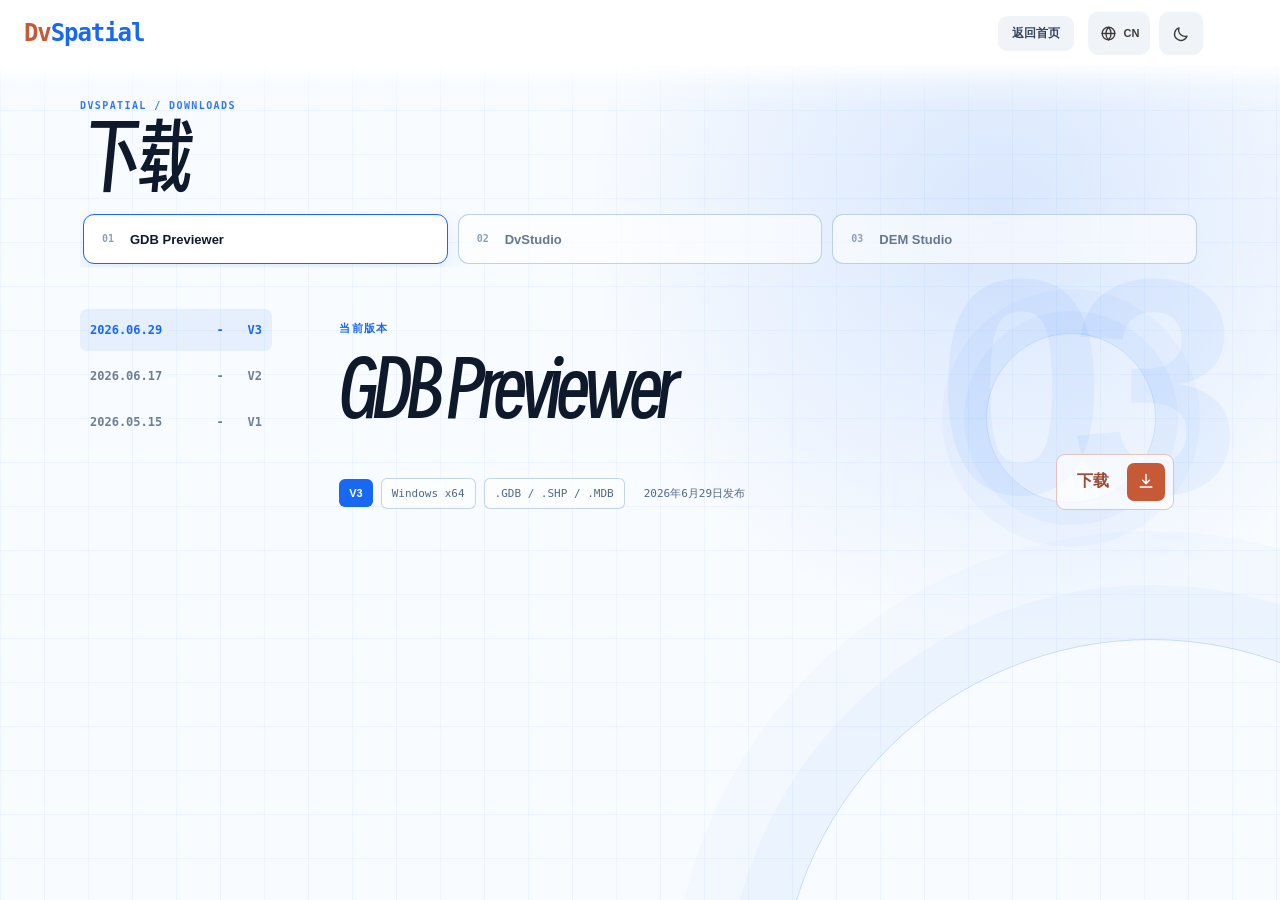
==== downloads/index.html @ 2e7e6bd9 "Add DEM Studio download placeholder" ====
<!doctype html>
<html lang="zh-CN" data-theme="light" data-page="downloads"
      data-title-en="Downloads · DvSpatial"
      data-description-en="Download DvSpatial tools.">
<head>
  <meta charset="utf-8">
  <meta name="viewport" content="width=device-width, initial-scale=1">
  <meta name="description" content="DvSpatial 工具下载空间。">
  <meta name="theme-color" content="#f8fbff">
  <title>下载空间 · DvSpatial</title>
  <script src="../assets/js/components/theme-boot.js?v=20260729-5"></script>
  <link rel="icon" href="../assets/images/brand/favicon.svg?v=20260728-5" type="image/svg+xml">
  <link rel="stylesheet" href="../assets/css/site.css?v=20260729-6">
  <link rel="stylesheet" href="../assets/css/pages/downloads.css?v=20260731-2">
</head>
<body class="download-page">
  <header class="site-header">
    <div class="shell header-layout">
      <a class="brand" href="../" aria-label="DvSpatial 首页" data-aria-en="DvSpatial home">
        <strong><span>Dv</span>Spatial</strong>
      </a>
      <div class="standard-header-actions">
        <a class="download-back" href="../" data-copy-en="Back home">返回首页</a>
        <div data-site-tools></div>
      </div>
    </div>
  </header>

  <main class="download-main">
    <div class="shell download-layout">
      <header class="download-heading">
        <span>DVSPATIAL / DOWNLOADS</span>
        <h1 data-copy-en="Download">下载</h1>
      </header>

      <div class="product-tabs" role="tablist" aria-label="选择产品" data-aria-en="Choose a product">
        <button class="product-tab is-active" id="tab-gdb" type="button" role="tab"
                aria-selected="true" aria-controls="panel-gdb" data-product-tab="gdb">
          <span>01</span>
          <b>GDB Previewer</b>
        </button>
        <button class="product-tab" id="tab-dvstudio" type="button" role="tab"
                aria-selected="false" aria-controls="panel-dvstudio" tabindex="-1"
                data-product-tab="dvstudio">
          <span>02</span>
          <b>DvStudio</b>
        </button>
        <button class="product-tab" id="tab-dem-studio" type="button" role="tab"
                aria-selected="false" aria-controls="panel-dem-studio" tabindex="-1"
                data-product-tab="dem-studio">
          <span>03</span>
          <b>DEM Studio</b>
        </button>
      </div>

      <section class="download-workbench">
        <section class="product-panel is-active" id="panel-gdb" role="tabpanel"
                 aria-labelledby="tab-gdb" data-product-panel="gdb">
          <aside class="version-rail version-rail-list-only">
            <div class="version-list" aria-label="GDB Previewer 版本" data-aria-en="GDB Previewer versions">
              <button class="version-option is-active" type="button" aria-pressed="true"
                      data-version-target="gdb-v3">
                <time datetime="2026-06-29">2026.06.29</time><span class="version-separator" aria-hidden="true">-</span><b>V3</b>
              </button>
              <button class="version-option" type="button" aria-pressed="false"
                      data-version-target="gdb-v2">
                <time datetime="2026-06-17">2026.06.17</time><span class="version-separator" aria-hidden="true">-</span><b>V2</b>
              </button>
              <button class="version-option" type="button" aria-pressed="false"
                      data-version-target="gdb-v1">
                <time datetime="2026-05-15">2026.05.15</time><span class="version-separator" aria-hidden="true">-</span><b>V1</b>
              </button>
            </div>
          </aside>

          <div class="release-stage">
            <article class="release-view is-active" data-version-panel="gdb-v3">
              <div class="release-watermark" aria-hidden="true">03</div>
              <p data-copy-en="Current release">当前版本</p>
              <h2>GDB Previewer</h2>
              <div class="release-meta">
                <strong>V3</strong>
                <span>Windows x64</span>
                <span class="release-formats">.GDB / .SHP / .MDB</span>
                <time datetime="2026-06-29" data-copy-en="Released June 29, 2026">2026年6月29日发布</time>
              </div>
              <a class="release-download" href="./gdb-previewer/GDBPreviewer_Setup_V3.exe"
                 download aria-label="下载 GDB Previewer V3"
                 data-aria-en="Download GDB Previewer V3">
                <span data-copy-en="Download">下载</span>
                <svg viewBox="0 0 24 24" aria-hidden="true">
                  <path d="M12 3v11m0 0 4-4m-4 4-4-4M5 18h14"></path>
                </svg>
              </a>
            </article>

            <article class="release-view" data-version-panel="gdb-v2" hidden>
              <div class="release-watermark" aria-hidden="true">02</div>
              <p data-copy-en="Previous release">历史版本</p>
              <h2>GDB Previewer</h2>
              <div class="release-meta">
                <strong>V2</strong>
                <span>Windows x64</span>
                <span class="release-formats">.GDB / .SHP / .MDB</span>
                <time datetime="2026-06-17" data-copy-en="Released June 17, 2026">2026年6月17日发布</time>
              </div>
              <a class="release-download" href="./gdb-previewer/GDBPreviewer_Setup_V2.exe"
                 download aria-label="下载 GDB Previewer V2"
                 data-aria-en="Download GDB Previewer V2">
                <span data-copy-en="Download">下载</span>
                <svg viewBox="0 0 24 24" aria-hidden="true">
                  <path d="M12 3v11m0 0 4-4m-4 4-4-4M5 18h14"></path>
                </svg>
              </a>
            </article>

            <article class="release-view" data-version-panel="gdb-v1" hidden>
              <div class="release-watermark" aria-hidden="true">01</div>
              <p data-copy-en="Previous release">历史版本</p>
              <h2>GDB Previewer</h2>
              <div class="release-meta">
                <strong>V1</strong>
                <span>Windows</span>
                <time datetime="2026-05-15" data-copy-en="Released May 15, 2026">2026年5月15日发布</time>
              </div>
              <a class="release-download" href="./gdb-previewer/GDBPreviewer_V1.zip"
                 download aria-label="下载 GDB Previewer V1"
                 data-aria-en="Download GDB Previewer V1">
                <span data-copy-en="Download">下载</span>
                <svg viewBox="0 0 24 24" aria-hidden="true">
                  <path d="M12 3v11m0 0 4-4m-4 4-4-4M5 18h14"></path>
                </svg>
              </a>
            </article>
          </div>
        </section>

        <section class="product-panel" id="panel-dvstudio" role="tabpanel"
                 aria-labelledby="tab-dvstudio" data-product-panel="dvstudio" hidden>
          <aside class="version-rail version-rail-list-only">
            <div class="version-list" aria-label="DvStudio 版本" data-aria-en="DvStudio versions">
              <div class="version-empty" data-copy-en="No releases">暂无版本</div>
            </div>
          </aside>

          <div class="release-stage">
            <article class="release-view unreleased-release is-active">
              <div class="release-watermark" aria-hidden="true">DS</div>
              <p data-copy-en="ArcGIS Pro toolkit">ArcGIS Pro 工具套件</p>
              <h2>DvStudio</h2>
              <strong class="preparing-status" data-copy-en="In preparation">准备中</strong>
            </article>
          </div>
        </section>

        <section class="product-panel" id="panel-dem-studio" role="tabpanel"
                 aria-labelledby="tab-dem-studio" data-product-panel="dem-studio" hidden>
          <aside class="version-rail version-rail-list-only">
            <div class="version-list" aria-label="DEM Studio 版本" data-aria-en="DEM Studio versions">
              <div class="version-empty" data-copy-en="No releases">暂无版本</div>
            </div>
          </aside>

          <div class="release-stage">
            <article class="release-view unreleased-release is-active">
              <div class="release-watermark" aria-hidden="true">DEM</div>
              <p data-copy-en="Desktop terrain workspace">桌面地形工作区</p>
              <h2>DEM Studio</h2>
              <strong class="preparing-status" data-copy-en="In preparation">准备中</strong>
            </article>
          </div>
        </section>
      </section>
    </div>
  </main>
  <script type="module" src="../assets/js/pages/downloads.js?v=20260730-3"></script>
</body>
</html>
---- assets/css/site.css ----
@import url("./tokens.css?v=20260729-1");
@import url("./base.css?v=20260729-2");
@import url("./components/site-header.css?v=20260730-1");
@import url("./pages/home.css?v=20260730-2");
@import url("./components/tool-wheel.css?v=20260729-1");
---- assets/css/pages/downloads.css ----
.download-page {
  height: auto;
  min-height: 100%;
  overflow-y: auto;
}

.download-back {
  padding: 9px 14px;
  color: #35465e;
  background: rgb(240 244 249 / 94%);
  border-radius: 9px;
  font-size: 12px;
  font-weight: 700;
}

.download-main {
  position: relative;
  display: grid;
  min-height: calc(100dvh - var(--header-height));
  padding: clamp(20px, 3.2vh, 34px) 0 clamp(36px, 5vh, 56px);
  overflow: hidden;
  background:
    linear-gradient(rgb(23 104 242 / 4%) 1px, transparent 1px),
    linear-gradient(90deg, rgb(23 104 242 / 4%) 1px, transparent 1px),
    radial-gradient(circle at 78% 18%, rgb(23 104 242 / 14%), transparent 34%),
    #f8fbff;
  background-size: 44px 44px, 44px 44px, auto, auto;
}

.download-main::before {
  position: absolute;
  width: min(58vw, 820px);
  aspect-ratio: 1;
  right: -19vw;
  bottom: -58%;
  border: 1px solid rgb(23 104 242 / 22%);
  border-radius: 50%;
  box-shadow:
    0 0 0 54px rgb(23 104 242 / 3%),
    0 0 0 108px rgb(23 104 242 / 2%);
  content: "";
  pointer-events: none;
}

.download-layout {
  position: relative;
  z-index: 1;
  align-self: start;
  max-width: 1120px;
}

.download-heading {
  margin-bottom: 16px;
}

.download-heading span {
  color: var(--blue);
  font: 700 10px/1 Consolas, "Cascadia Mono", monospace;
  letter-spacing: .14em;
}

.download-heading h1 {
  margin: 8px 0 0;
  color: var(--ink);
  font-size: clamp(48px, 6vw, 76px);
  letter-spacing: -.09em;
}

.product-tabs {
  display: grid;
  grid-auto-flow: column;
  grid-auto-columns: minmax(190px, 1fr);
  gap: 10px;
  margin-bottom: 8px;
  padding: 3px;
  overflow-x: auto;
  scrollbar-width: thin;
  scrollbar-color: #b7c9e1 transparent;
}

.product-tab {
  position: relative;
  display: grid;
  grid-template-columns: 28px minmax(0, 1fr);
  align-items: center;
  min-height: 50px;
  padding: 0 18px;
  color: #657891;
  text-align: left;
  background: rgb(255 255 255 / 60%);
  border: 1px solid rgb(171 195 226 / 76%);
  border-radius: 11px;
  cursor: pointer;
  transition:
    color 180ms ease,
    background 180ms ease,
    border-color 180ms ease,
    transform 180ms ease,
    box-shadow 180ms ease;
}

.product-tab::after {
  position: absolute;
  width: 38px;
  height: 3px;
  left: 18px;
  bottom: -4px;
  background: transparent;
  border-radius: 3px;
  content: "";
  transition: background 180ms ease, transform 180ms ease;
}

.product-tab:hover,
.product-tab:focus-visible {
  color: var(--ink);
  background: rgb(255 255 255 / 88%);
  border-color: #91b3e1;
  outline: none;
  box-shadow: 0 10px 24px rgb(31 69 123 / 8%);
}

.product-tab:active {
  transform: translateY(1px);
}

.product-tab.is-active {
  color: var(--ink);
  background: var(--white);
  border-color: var(--blue);
  box-shadow: 0 10px 26px rgb(23 104 242 / 10%);
}

.product-tab.is-active::after {
  background: rgb(198 90 54);
  transform: translateY(3px);
}

.product-tab span {
  color: #8da0b9;
  font: 700 10px/1 Consolas, "Cascadia Mono", monospace;
}

.product-tab b {
  font-size: 13px;
}

.download-workbench {
  min-height: min(520px, calc(100dvh - var(--header-height) - 186px));
  overflow: visible;
  background: transparent;
}

.product-panel {
  display: grid;
  grid-template-columns: 208px minmax(0, 1fr);
  gap: clamp(28px, 4vw, 56px);
  min-height: inherit;
}

.product-panel[hidden] {
  display: none;
}

.product-panel.is-active {
  animation: product-in 340ms cubic-bezier(.22, 1, .36, 1) both;
}

.version-rail {
  display: flex;
  flex-direction: column;
  min-width: 0;
  padding: 28px 16px 24px 0;
  color: var(--ink);
  background: transparent;
}

.version-rail header span {
  color: var(--blue);
  font: 700 10px/1 Consolas, "Cascadia Mono", monospace;
  letter-spacing: .14em;
}

.version-rail h2 {
  margin: 8px 0 0;
  color: var(--ink);
  font-size: 28px;
  letter-spacing: -.06em;
}

.version-list {
  display: grid;
  gap: 4px;
  margin-top: 22px;
}

.version-rail-list-only {
  justify-content: flex-start;
  padding-top: 34px;
}

.version-rail-list-only .version-list {
  margin-top: 0;
}

.version-rail-list-only .version-empty {
  margin-top: 0;
}

.version-option {
  position: relative;
  display: grid;
  grid-template-columns: minmax(0, 1fr) 12px 30px;
  gap: 6px;
  align-items: center;
  min-height: 42px;
  padding: 0 10px;
  color: #6d7f96;
  text-align: left;
  background: transparent;
  border: 0;
  border-radius: 7px;
  cursor: pointer;
  transition:
    color 160ms ease,
    background-color 160ms ease,
    transform 160ms ease;
}

.version-option:hover,
.version-option:focus-visible {
  color: var(--ink);
  background: rgb(23 104 242 / 6%);
}

.version-option:focus-visible {
  outline: 2px solid rgb(23 104 242 / 30%);
  outline-offset: 2px;
}

.version-option:active {
  transform: translateX(2px);
}

.version-option.is-active {
  color: var(--blue);
  background: rgb(23 104 242 / 8%);
}

.version-option time,
.version-option .version-separator,
.version-option b {
  color: inherit;
  font: 700 12px/1.2 Consolas, "Cascadia Mono", monospace;
  letter-spacing: 0;
}

.version-option .version-separator {
  text-align: center;
}

.version-option b {
  text-align: right;
  font-weight: 700;
}

.version-empty {
  margin-top: 34px;
  padding: 18px 12px;
  color: #7f91a8;
  border-radius: 0;
  font-size: 11px;
  font-weight: 700;
}

.release-stage {
  position: relative;
  min-width: 0;
  overflow: visible;
  background: transparent;
}

.release-view {
  position: relative;
  display: grid;
  grid-template-columns: minmax(0, 1fr) auto;
  align-content: start;
  align-items: end;
  min-height: 100%;
  padding: clamp(38px, 4vw, 48px) clamp(10px, 2vw, 26px) clamp(38px, 5vw, 60px) 0;
  overflow: visible;
}

.release-view[hidden] {
  display: none;
}

.release-view.is-active {
  animation: release-in 360ms cubic-bezier(.22, 1, .36, 1) both;
}

.release-view::after {
  position: absolute;
  width: 168px;
  height: 168px;
  right: 44px;
  top: 58px;
  border: 1px solid rgb(23 104 242 / 15%);
  border-radius: 50%;
  box-shadow:
    0 0 0 22px rgb(23 104 242 / 4%),
    0 0 0 44px rgb(23 104 242 / 3%);
  content: "";
}

.release-watermark {
  position: absolute;
  right: -4px;
  top: -42px;
  color: rgb(23 104 242 / 6%);
  font: 800 clamp(190px, 24vw, 330px)/1 "Arial Black", sans-serif;
  letter-spacing: -.12em;
  user-select: none;
}

.release-view > p,
.release-view > h2,
.release-meta,
.release-download,
.preparing-status {
  position: relative;
  z-index: 1;
}

.release-view > p {
  grid-column: 1 / -1;
  margin: 0 0 18px;
  color: var(--blue);
  font: 700 11px/1 Consolas, "Cascadia Mono", monospace;
  letter-spacing: .13em;
}

.release-view > h2 {
  grid-column: 1 / -1;
  max-width: 640px;
  margin: 0;
  color: #0f192c;
  font-size: clamp(48px, 6vw, 76px);
  line-height: .94;
  letter-spacing: -.07em;
  text-wrap: balance;
}

.release-meta {
  display: flex;
  flex-wrap: wrap;
  align-items: center;
  gap: 8px;
  margin-top: 30px;
}

.release-meta strong,
.release-meta span,
.release-meta time {
  padding: 8px 10px;
  border-radius: 6px;
  font-size: 11px;
}

.release-meta strong {
  color: var(--white);
  background: var(--blue);
}

.release-meta span,
.release-meta time {
  color: #526985;
  border: 1px solid rgb(126 159 203 / 44%);
  background: rgb(255 255 255 / 54%);
  font-family: Consolas, "Cascadia Mono", monospace;
}

.release-meta time {
  border-color: transparent;
  background: transparent;
}

.release-download {
  display: grid;
  grid-template-columns: auto 38px;
  align-items: center;
  gap: 18px;
  min-height: 54px;
  margin-top: 30px;
  padding: 8px 8px 8px 20px;
  color: #9b4b30;
  background: rgb(255 255 255 / 70%);
  border: 1px solid rgb(198 90 54 / 34%);
  border-radius: 9px;
  font-weight: 800;
  text-decoration: none;
  cursor: pointer;
  transition:
    color 160ms ease,
    background-color 160ms ease,
    border-color 160ms ease,
    box-shadow 160ms ease,
    transform 160ms ease;
}

.release-download:hover {
  color: #803a24;
  background: rgb(255 255 255 / 90%);
  border-color: rgb(198 90 54 / 62%);
  box-shadow: 0 12px 26px rgb(79 104 139 / 14%);
  transform: translateY(-1px);
}

.release-download:active {
  transform: translateY(0);
}

.release-download:focus-visible {
  outline: 3px solid rgb(23 104 242 / 28%);
  outline-offset: 3px;
}

.release-download svg {
  width: 38px;
  height: 38px;
  padding: 9px;
  color: var(--white);
  background: rgb(198 90 54);
  border-radius: 7px;
  fill: none;
  stroke: currentColor;
  stroke-linecap: round;
  stroke-linejoin: round;
  stroke-width: 1.8;
}

.unreleased-release {
  grid-template-columns: 1fr;
}

.preparing-status {
  justify-self: start;
  margin-top: 30px;
  padding: 9px 12px;
  color: #687b94;
  background: rgb(255 255 255 / 62%);
  border: 1px solid #cad8e9;
  border-radius: 7px;
  font-size: 11px;
}

html[data-theme="dark"] .download-main {
  background:
    linear-gradient(rgb(88 139 213 / 5%) 1px, transparent 1px),
    linear-gradient(90deg, rgb(88 139 213 / 5%) 1px, transparent 1px),
    radial-gradient(circle at 78% 18%, rgb(56 119 221 / 18%), transparent 34%),
    #0e1622;
  background-size: 44px 44px, 44px 44px, auto, auto;
}

html[data-theme="dark"] .download-back {
  color: #dce7f5;
  background: #1b2a40;
}

html[data-theme="dark"] .product-tab {
  color: #9cafc6;
  background: rgb(23 37 56 / 72%);
  border-color: #304760;
}

html[data-theme="dark"] .product-tab:hover,
html[data-theme="dark"] .product-tab:focus-visible,
html[data-theme="dark"] .product-tab.is-active {
  color: #edf2f8;
  background: #1c3048;
  border-color: #4978b9;
}

html[data-theme="dark"] .release-stage {
  background: transparent;
}

html[data-theme="dark"] .version-rail h2,
html[data-theme="dark"] .version-option.is-active,
html[data-theme="dark"] .version-option:hover,
html[data-theme="dark"] .version-option:focus-visible {
  color: #eef4fc;
}

html[data-theme="dark"] .version-option {
  color: #93a6bd;
}

html[data-theme="dark"] .version-option:hover,
html[data-theme="dark"] .version-option:focus-visible,
html[data-theme="dark"] .version-option.is-active {
  background: rgb(70 122 190 / 14%);
}

html[data-theme="dark"] .release-view > h2 {
  color: #eef4fc;
}

html[data-theme="dark"] .release-meta span,
html[data-theme="dark"] .release-meta time {
  color: #b7c8dc;
  border-color: #486384;
  background: rgb(17 36 59 / 58%);
}

html[data-theme="dark"] .release-download {
  color: #f0ae95;
  background: rgb(14 28 45 / 66%);
  border-color: rgb(198 90 54 / 44%);
}

html[data-theme="dark"] .release-download:hover {
  color: #ffd0bd;
  background: rgb(22 42 64 / 88%);
  border-color: rgb(224 118 80 / 72%);
}

html[data-theme="dark"] .preparing-status {
  color: #aebfd3;
  background: rgb(23 42 64 / 72%);
  border-color: #38506e;
}

@keyframes product-in {
  from {
    opacity: 0;
    transform: translateY(8px);
  }
  to {
    opacity: 1;
    transform: translateY(0);
  }
}

@keyframes release-in {
  from {
    opacity: 0;
    transform: translateX(18px);
  }
  to {
    opacity: 1;
    transform: translateX(0);
  }
}

@media (max-width: 760px) {
  .download-main {
    padding: 24px 0 36px;
  }

  .download-heading {
    margin-bottom: 18px;
  }

  .download-heading h1 {
    font-size: 48px;
  }

  .product-tabs {
    grid-auto-columns: minmax(170px, 64vw);
  }

  .download-workbench,
  .product-panel {
    min-height: 0;
  }

  .product-panel {
    grid-template-columns: 1fr;
    gap: 0;
  }

  .version-rail {
    padding: 20px 0;
    border-right: 0;
  }

  .version-rail header {
    display: flex;
    align-items: baseline;
    justify-content: space-between;
  }

  .version-rail h2 {
    margin: 0;
    font-size: 22px;
  }

  .version-list {
    grid-auto-flow: column;
    grid-auto-columns: minmax(164px, 1fr);
    align-items: center;
    margin-top: 18px;
    padding: 2px;
    overflow-x: auto;
  }

  .version-rail-list-only {
    padding: 20px 0 4px;
  }

  .version-rail-list-only .version-list {
    margin-top: 0;
  }

  .version-empty {
    margin-top: 18px;
  }

  .release-view {
    grid-template-columns: 1fr;
    min-height: 420px;
    padding: 42px 0;
  }

  .release-view::after {
    width: 124px;
    height: 124px;
    right: 8px;
    top: 50px;
  }

  .release-view > h2 {
    font-size: clamp(44px, 13vw, 64px);
  }

  .release-download {
    justify-self: start;
  }
}

@media (max-width: 430px) {
  .download-heading h1 {
    font-size: 42px;
  }

  .product-tab {
    min-height: 50px;
    padding-inline: 14px;
  }

  .release-view {
    min-height: 390px;
    padding: 36px 0;
  }

  .release-meta .release-formats {
    width: 100%;
  }
}

@media (prefers-reduced-motion: reduce) {
  .product-panel.is-active,
  .release-view.is-active {
    animation: none;
  }

  .product-tab,
  .version-option {
    transition: none;
  }
}
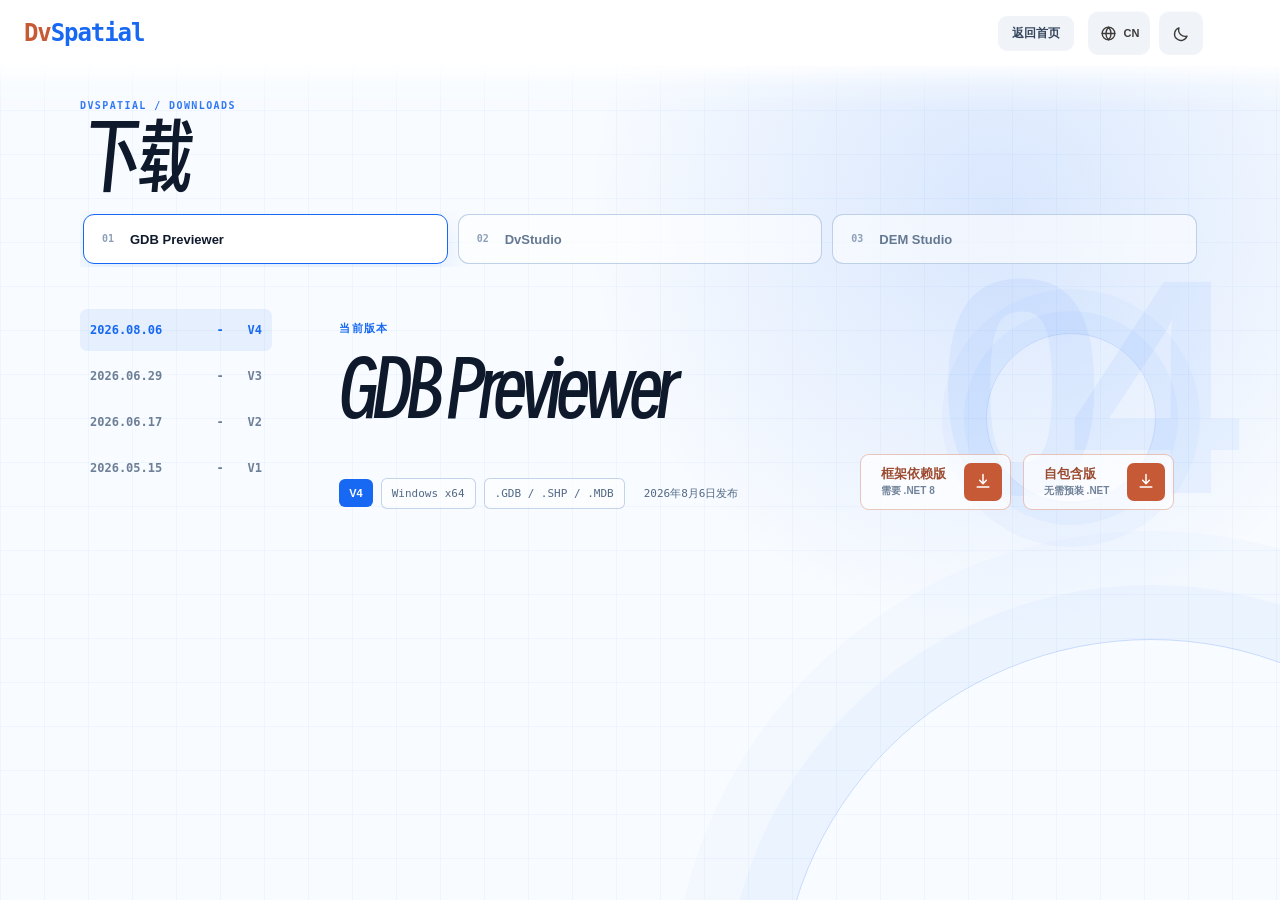
==== commit 6c0d009b: "Publish GDB Previewer V4" ====
--- a/downloads/index.html
+++ b/downloads/index.html
@@ -11,7 +11,7 @@
   <script src="../assets/js/components/theme-boot.js?v=20260729-5"></script>
   <link rel="icon" href="../assets/images/brand/favicon.svg?v=20260728-5" type="image/svg+xml">
   <link rel="stylesheet" href="../assets/css/site.css?v=20260729-6">
-  <link rel="stylesheet" href="../assets/css/pages/downloads.css?v=20260731-2">
+  <link rel="stylesheet" href="../assets/css/pages/downloads.css?v=20260806-1">
 </head>
 <body class="download-page">
   <header class="site-header">
@@ -59,6 +59,10 @@
           <aside class="version-rail version-rail-list-only">
             <div class="version-list" aria-label="GDB Previewer 版本" data-aria-en="GDB Previewer versions">
               <button class="version-option is-active" type="button" aria-pressed="true"
+                      data-version-target="gdb-v4">
+                <time datetime="2026-08-06">2026.08.06</time><span class="version-separator" aria-hidden="true">-</span><b>V4</b>
+              </button>
+              <button class="version-option" type="button" aria-pressed="false"
                       data-version-target="gdb-v3">
                 <time datetime="2026-06-29">2026.06.29</time><span class="version-separator" aria-hidden="true">-</span><b>V3</b>
               </button>
@@ -74,9 +78,45 @@
           </aside>
 
           <div class="release-stage">
-            <article class="release-view is-active" data-version-panel="gdb-v3">
+            <article class="release-view is-active" data-version-panel="gdb-v4">
+              <div class="release-watermark" aria-hidden="true">04</div>
+              <p data-copy-en="Current release">当前版本</p>
+              <h2>GDB Previewer</h2>
+              <div class="release-meta">
+                <strong>V4</strong>
+                <span>Windows x64</span>
+                <span class="release-formats">.GDB / .SHP / .MDB</span>
+                <time datetime="2026-08-06" data-copy-en="Released August 6, 2026">2026年8月6日发布</time>
+              </div>
+              <div class="release-downloads">
+                <a class="release-download" href="./gdb-previewer/GDBPreviewer_V4_win-x64_Setup.exe"
+                   download aria-label="下载 GDB Previewer V4 框架依赖版"
+                   data-aria-en="Download GDB Previewer V4 framework-dependent edition">
+                  <span class="release-download-copy">
+                    <b data-copy-en="Framework-dependent">框架依赖版</b>
+                    <small data-copy-en="Requires .NET 8">需要 .NET 8</small>
+                  </span>
+                  <svg viewBox="0 0 24 24" aria-hidden="true">
+                    <path d="M12 3v11m0 0 4-4m-4 4-4-4M5 18h14"></path>
+                  </svg>
+                </a>
+                <a class="release-download" href="./gdb-previewer/GDBPreviewer_V4_win-x64_SC_Setup.exe"
+                   download aria-label="下载 GDB Previewer V4 自包含版"
+                   data-aria-en="Download GDB Previewer V4 self-contained edition">
+                  <span class="release-download-copy">
+                    <b data-copy-en="Self-contained">自包含版</b>
+                    <small data-copy-en="No .NET required">无需预装 .NET</small>
+                  </span>
+                  <svg viewBox="0 0 24 24" aria-hidden="true">
+                    <path d="M12 3v11m0 0 4-4m-4 4-4-4M5 18h14"></path>
+                  </svg>
+                </a>
+              </div>
+            </article>
+
+            <article class="release-view" data-version-panel="gdb-v3" hidden>
               <div class="release-watermark" aria-hidden="true">03</div>
-              <p data-copy-en="Current release">当前版本</p>
+              <p data-copy-en="Previous release">历史版本</p>
               <h2>GDB Previewer</h2>
               <div class="release-meta">
                 <strong>V3</strong>
--- a/assets/css/pages/downloads.css
+++ b/assets/css/pages/downloads.css
@@ -320,12 +320,14 @@
   color: rgb(23 104 242 / 6%);
   font: 800 clamp(190px, 24vw, 330px)/1 "Arial Black", sans-serif;
   letter-spacing: -.12em;
+  pointer-events: none;
   user-select: none;
 }
 
 .release-view > p,
 .release-view > h2,
 .release-meta,
+.release-downloads,
 .release-download,
 .preparing-status {
   position: relative;
@@ -385,11 +387,25 @@
   background: transparent;
 }
 
+.release-downloads {
+  display: flex;
+  align-items: stretch;
+  gap: 12px;
+  min-width: 0;
+  max-width: 100%;
+  margin-top: 30px;
+}
+
+.release-downloads .release-download {
+  margin-top: 0;
+}
+
 .release-download {
   display: grid;
-  grid-template-columns: auto 38px;
+  grid-template-columns: minmax(0, 1fr) 38px;
   align-items: center;
   gap: 18px;
+  min-width: 0;
   min-height: 54px;
   margin-top: 30px;
   padding: 8px 8px 8px 20px;
@@ -408,6 +424,23 @@
     transform 160ms ease;
 }
 
+.release-download-copy {
+  display: grid;
+  gap: 3px;
+}
+
+.release-download-copy b {
+  font-size: 13px;
+  line-height: 1.2;
+}
+
+.release-download-copy small {
+  color: #71839a;
+  font-size: 10px;
+  font-weight: 600;
+  line-height: 1.2;
+}
+
 .release-download:hover {
   color: #803a24;
   background: rgb(255 255 255 / 90%);
@@ -526,6 +559,10 @@
   border-color: rgb(224 118 80 / 72%);
 }
 
+html[data-theme="dark"] .release-download-copy small {
+  color: #9fb2c9;
+}
+
 html[data-theme="dark"] .preparing-status {
   color: #aebfd3;
   background: rgb(23 42 64 / 72%);
@@ -556,7 +593,18 @@
 
 @media (max-width: 760px) {
   .download-main {
+    grid-template-columns: minmax(0, 1fr);
     padding: 24px 0 36px;
+  }
+
+  .download-layout,
+  .download-workbench,
+  .product-panel,
+  .release-stage,
+  .release-view,
+  .release-downloads {
+    min-width: 0;
+    max-width: 100%;
   }
 
   .download-heading {
@@ -638,6 +686,11 @@
   .release-download {
     justify-self: start;
   }
+
+  .release-downloads {
+    display: grid;
+    justify-items: start;
+  }
 }
 
 @media (max-width: 430px) {
@@ -656,6 +709,11 @@
   }
 
   .release-meta .release-formats {
+    width: 100%;
+  }
+
+  .release-downloads,
+  .release-downloads .release-download {
     width: 100%;
   }
 }
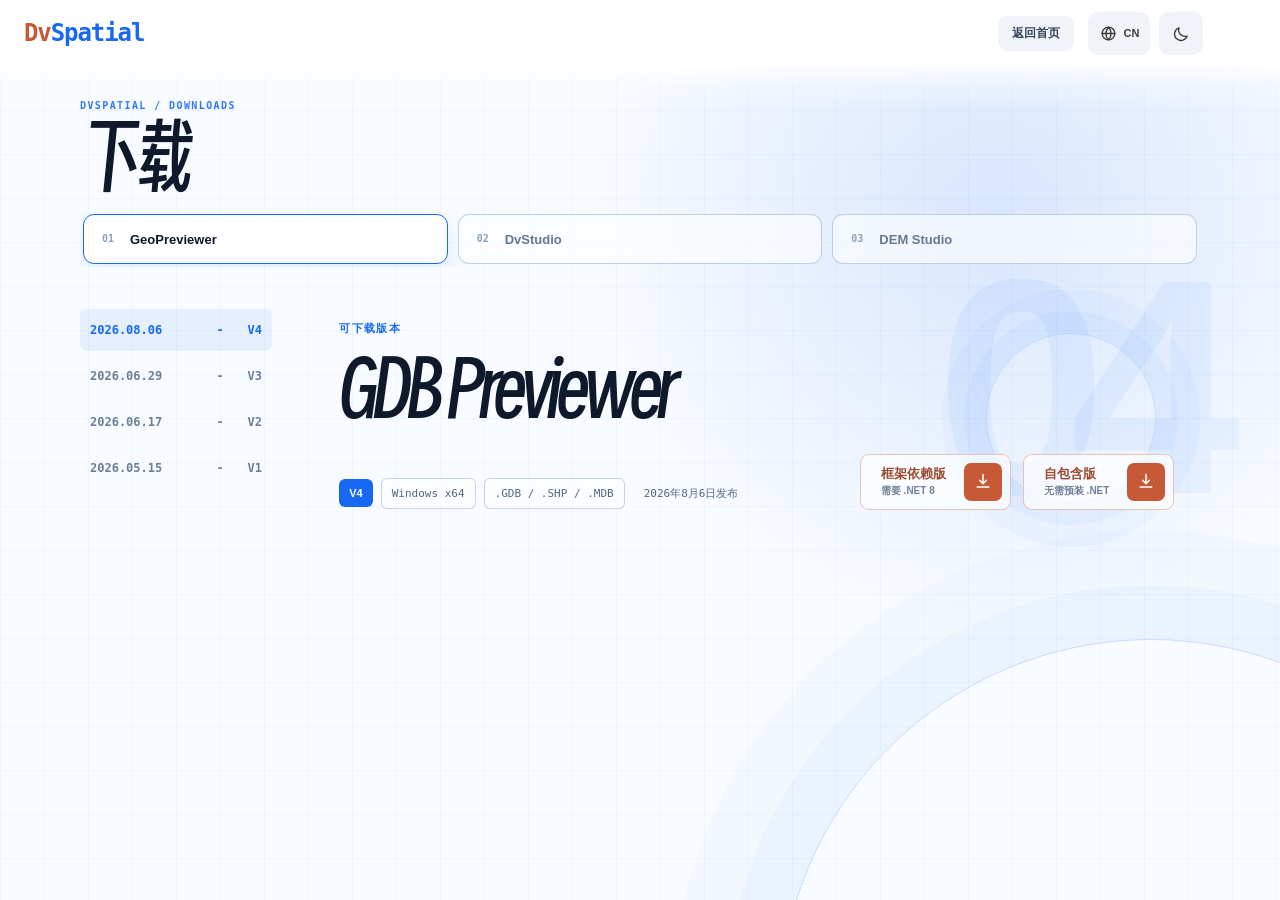
==== commit fa34381d: "Add GeoPreviewer 4.1 release notes and update product identity" ====
--- a/downloads/index.html
+++ b/downloads/index.html
@@ -37,7 +37,7 @@
         <button class="product-tab is-active" id="tab-gdb" type="button" role="tab"
                 aria-selected="true" aria-controls="panel-gdb" data-product-tab="gdb">
           <span>01</span>
-          <b>GDB Previewer</b>
+          <b>GeoPreviewer</b>
         </button>
         <button class="product-tab" id="tab-dvstudio" type="button" role="tab"
                 aria-selected="false" aria-controls="panel-dvstudio" tabindex="-1"
@@ -57,7 +57,7 @@
         <section class="product-panel is-active" id="panel-gdb" role="tabpanel"
                  aria-labelledby="tab-gdb" data-product-panel="gdb">
           <aside class="version-rail version-rail-list-only">
-            <div class="version-list" aria-label="GDB Previewer 版本" data-aria-en="GDB Previewer versions">
+            <div class="version-list" aria-label="GeoPreviewer 版本" data-aria-en="GeoPreviewer versions">
               <button class="version-option is-active" type="button" aria-pressed="true"
                       data-version-target="gdb-v4">
                 <time datetime="2026-08-06">2026.08.06</time><span class="version-separator" aria-hidden="true">-</span><b>V4</b>
@@ -80,7 +80,7 @@
           <div class="release-stage">
             <article class="release-view is-active" data-version-panel="gdb-v4">
               <div class="release-watermark" aria-hidden="true">04</div>
-              <p data-copy-en="Current release">当前版本</p>
+              <p data-copy-en="Available release">可下载版本</p>
               <h2>GDB Previewer</h2>
               <div class="release-meta">
                 <strong>V4</strong>
@@ -213,6 +213,6 @@
       </section>
     </div>
   </main>
-  <script type="module" src="../assets/js/pages/downloads.js?v=20260730-3"></script>
+  <script type="module" src="../assets/js/pages/downloads.js?v=20260909-1"></script>
 </body>
 </html>
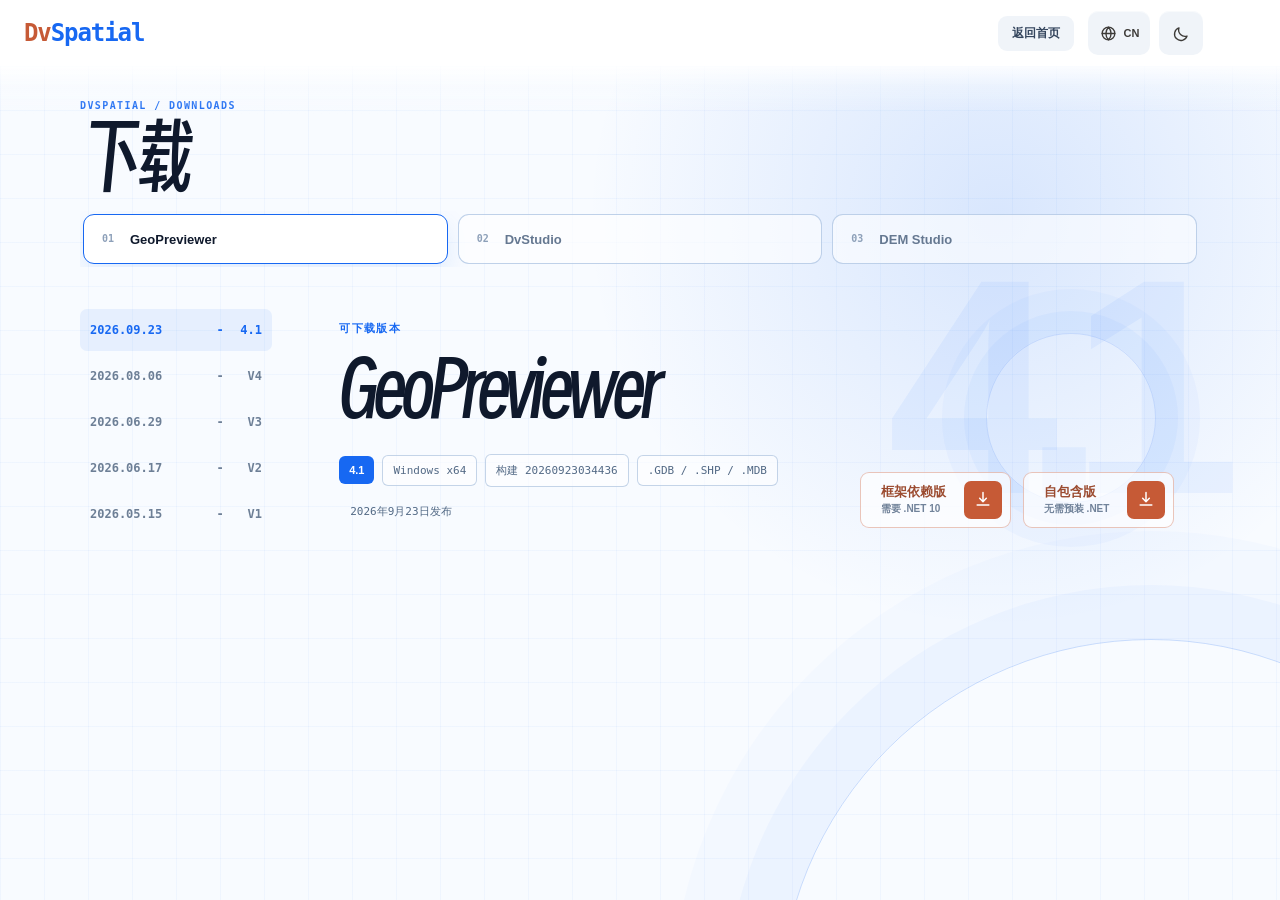
==== commit 7217914d: "Sync GeoPreviewer 4.1 build 20260923034436 downloads" ====
--- a/downloads/index.html
+++ b/downloads/index.html
@@ -59,6 +59,10 @@
           <aside class="version-rail version-rail-list-only">
             <div class="version-list" aria-label="GeoPreviewer 版本" data-aria-en="GeoPreviewer versions">
               <button class="version-option is-active" type="button" aria-pressed="true"
+                      data-version-target="gdb-v4-1">
+                <time datetime="2026-09-23">2026.09.23</time><span class="version-separator" aria-hidden="true">-</span><b>4.1</b>
+              </button>
+              <button class="version-option" type="button" aria-pressed="false"
                       data-version-target="gdb-v4">
                 <time datetime="2026-08-06">2026.08.06</time><span class="version-separator" aria-hidden="true">-</span><b>V4</b>
               </button>
@@ -78,9 +82,46 @@
           </aside>
 
           <div class="release-stage">
-            <article class="release-view is-active" data-version-panel="gdb-v4">
+            <article class="release-view is-active" data-version-panel="gdb-v4-1">
+              <div class="release-watermark" aria-hidden="true">4.1</div>
+              <p data-copy-en="Available release">可下载版本</p>
+              <h2>GeoPreviewer</h2>
+              <div class="release-meta">
+                <strong>4.1</strong>
+                <span>Windows x64</span>
+                <span data-copy-en="Build 20260923034436">构建 20260923034436</span>
+                <span class="release-formats">.GDB / .SHP / .MDB</span>
+                <time datetime="2026-09-23" data-copy-en="Released September 23, 2026">2026年9月23日发布</time>
+              </div>
+              <div class="release-downloads">
+                <a class="release-download" href="https://github.com/SpDDoggy/GeoPreviewer-Releases/releases/download/v4.1-stable.20260923032004/GeoPreviewer-4.1-stable.20260923034436-win-x64-framework-dependent-setup.exe"
+                   aria-label="下载 GeoPreviewer 4.1 框架依赖版"
+                   data-aria-en="Download GeoPreviewer 4.1 framework-dependent edition">
+                  <span class="release-download-copy">
+                    <b data-copy-en="Framework-dependent">框架依赖版</b>
+                    <small data-copy-en="Requires .NET 10">需要 .NET 10</small>
+                  </span>
+                  <svg viewBox="0 0 24 24" aria-hidden="true">
+                    <path d="M12 3v11m0 0 4-4m-4 4-4-4M5 18h14"></path>
+                  </svg>
+                </a>
+                <a class="release-download" href="https://github.com/SpDDoggy/GeoPreviewer-Releases/releases/download/v4.1-stable.20260923032004/GeoPreviewer-4.1-stable.20260923034436-win-x64-self-contained-setup.exe"
+                   aria-label="下载 GeoPreviewer 4.1 自包含版"
+                   data-aria-en="Download GeoPreviewer 4.1 self-contained edition">
+                  <span class="release-download-copy">
+                    <b data-copy-en="Self-contained">自包含版</b>
+                    <small data-copy-en="No .NET required">无需预装 .NET</small>
+                  </span>
+                  <svg viewBox="0 0 24 24" aria-hidden="true">
+                    <path d="M12 3v11m0 0 4-4m-4 4-4-4M5 18h14"></path>
+                  </svg>
+                </a>
+              </div>
+            </article>
+
+            <article class="release-view" data-version-panel="gdb-v4" hidden>
               <div class="release-watermark" aria-hidden="true">04</div>
-              <p data-copy-en="Available release">可下载版本</p>
+              <p data-copy-en="Previous release">历史版本</p>
               <h2>GDB Previewer</h2>
               <div class="release-meta">
                 <strong>V4</strong>
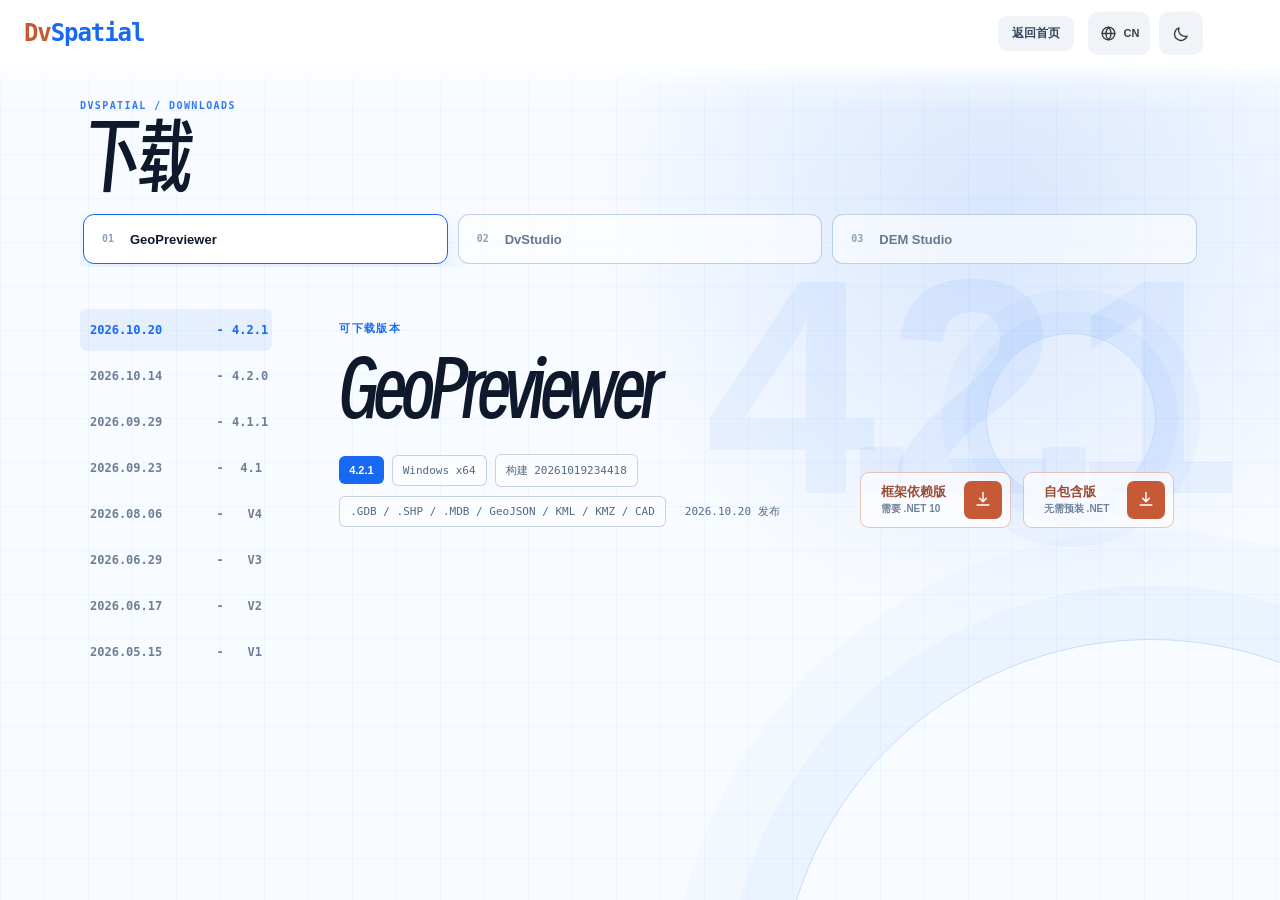
==== commit ac98f9ef: "Update GeoPreviewer releases through 4.2.1 and archive milestones" ====
--- a/downloads/index.html
+++ b/downloads/index.html
@@ -58,7 +58,10 @@
                  aria-labelledby="tab-gdb" data-product-panel="gdb">
           <aside class="version-rail version-rail-list-only">
             <div class="version-list" aria-label="GeoPreviewer 版本" data-aria-en="GeoPreviewer versions">
-              <button class="version-option is-active" type="button" aria-pressed="true"
+              <button class="version-option is-active" type="button" aria-pressed="true" data-version-target="gdb-v4-2-1"><time datetime="2026-10-20">2026.10.20</time><span class="version-separator" aria-hidden="true">-</span><b>4.2.1</b></button>
+<button class="version-option" type="button" aria-pressed="false" data-version-target="gdb-v4-2-0"><time datetime="2026-10-14">2026.10.14</time><span class="version-separator" aria-hidden="true">-</span><b>4.2.0</b></button>
+<button class="version-option" type="button" aria-pressed="false" data-version-target="gdb-v4-1-1"><time datetime="2026-09-29">2026.09.29</time><span class="version-separator" aria-hidden="true">-</span><b>4.1.1</b></button>
+<button class="version-option" type="button" aria-pressed="false"
                       data-version-target="gdb-v4-1">
                 <time datetime="2026-09-23">2026.09.23</time><span class="version-separator" aria-hidden="true">-</span><b>4.1</b>
               </button>
@@ -82,7 +85,115 @@
           </aside>
 
           <div class="release-stage">
-            <article class="release-view is-active" data-version-panel="gdb-v4-1">
+            <article class="release-view is-active" data-version-panel="gdb-v4-2-1">
+              <div class="release-watermark" aria-hidden="true">4.2.1</div>
+              <p data-copy-en="Available release">可下载版本</p>
+              <h2>GeoPreviewer</h2>
+              <div class="release-meta">
+                <strong>4.2.1</strong>
+                <span>Windows x64</span>
+                <span data-copy-en="Build 20261019234418">构建 20261019234418</span>
+                <span class="release-formats">.GDB / .SHP / .MDB / GeoJSON / KML / KMZ / CAD</span>
+                <time datetime="2026-10-20" data-copy-en="Released 2026-10-20">2026.10.20 发布</time>
+              </div>
+              <div class="release-downloads">
+                <a class="release-download" href="https://github.com/SpDDoggy/GeoPreviewer-Releases/releases/download/v4.2.1-stable.20261019234418/GeoPreviewer-4.2.1-stable.20261019234418-win-x64-framework-dependent-setup.exe"
+                   aria-label="下载 GeoPreviewer 4.2.1 框架依赖版"
+                   data-aria-en="Download GeoPreviewer 4.2.1 framework-dependent edition">
+                  <span class="release-download-copy">
+                    <b data-copy-en="Framework-dependent">框架依赖版</b>
+                    <small data-copy-en="Requires .NET 10">需要 .NET 10</small>
+                  </span>
+                  <svg viewBox="0 0 24 24" aria-hidden="true">
+                    <path d="M12 3v11m0 0 4-4m-4 4-4-4M5 18h14"></path>
+                  </svg>
+                </a>
+                <a class="release-download" href="https://github.com/SpDDoggy/GeoPreviewer-Releases/releases/download/v4.2.1-stable.20261019234418/GeoPreviewer-4.2.1-stable.20261019234418-win-x64-self-contained-setup.exe"
+                   aria-label="下载 GeoPreviewer 4.2.1 自包含版"
+                   data-aria-en="Download GeoPreviewer 4.2.1 self-contained edition">
+                  <span class="release-download-copy">
+                    <b data-copy-en="Self-contained">自包含版</b>
+                    <small data-copy-en="No .NET required">无需预装 .NET</small>
+                  </span>
+                  <svg viewBox="0 0 24 24" aria-hidden="true">
+                    <path d="M12 3v11m0 0 4-4m-4 4-4-4M5 18h14"></path>
+                  </svg>
+                </a>
+              </div>
+            </article>
+<article class="release-view" data-version-panel="gdb-v4-2-0" hidden>
+              <div class="release-watermark" aria-hidden="true">4.2.0</div>
+              <p data-copy-en="Available release">可下载版本</p>
+              <h2>GeoPreviewer</h2>
+              <div class="release-meta">
+                <strong>4.2.0</strong>
+                <span>Windows x64</span>
+                <span data-copy-en="Build 20261014030027">构建 20261014030027</span>
+                <span class="release-formats">.GDB / .SHP / .MDB / GeoJSON / KML / KMZ / CAD</span>
+                <time datetime="2026-10-14" data-copy-en="Released 2026-10-14">2026.10.14 发布</time>
+              </div>
+              <div class="release-downloads">
+                <a class="release-download" href="https://github.com/SpDDoggy/GeoPreviewer-Releases/releases/download/v4.2.0-stable.20261014030027/GeoPreviewer-4.2.0-stable.20261014030027-win-x64-framework-dependent-setup.exe"
+                   aria-label="下载 GeoPreviewer 4.2.0 框架依赖版"
+                   data-aria-en="Download GeoPreviewer 4.2.0 framework-dependent edition">
+                  <span class="release-download-copy">
+                    <b data-copy-en="Framework-dependent">框架依赖版</b>
+                    <small data-copy-en="Requires .NET 10">需要 .NET 10</small>
+                  </span>
+                  <svg viewBox="0 0 24 24" aria-hidden="true">
+                    <path d="M12 3v11m0 0 4-4m-4 4-4-4M5 18h14"></path>
+                  </svg>
+                </a>
+                <a class="release-download" href="https://github.com/SpDDoggy/GeoPreviewer-Releases/releases/download/v4.2.0-stable.20261014030027/GeoPreviewer-4.2.0-stable.20261014030027-win-x64-self-contained-setup.exe"
+                   aria-label="下载 GeoPreviewer 4.2.0 自包含版"
+                   data-aria-en="Download GeoPreviewer 4.2.0 self-contained edition">
+                  <span class="release-download-copy">
+                    <b data-copy-en="Self-contained">自包含版</b>
+                    <small data-copy-en="No .NET required">无需预装 .NET</small>
+                  </span>
+                  <svg viewBox="0 0 24 24" aria-hidden="true">
+                    <path d="M12 3v11m0 0 4-4m-4 4-4-4M5 18h14"></path>
+                  </svg>
+                </a>
+              </div>
+            </article>
+<article class="release-view" data-version-panel="gdb-v4-1-1" hidden>
+              <div class="release-watermark" aria-hidden="true">4.1.1</div>
+              <p data-copy-en="Available release">可下载版本</p>
+              <h2>GeoPreviewer</h2>
+              <div class="release-meta">
+                <strong>4.1.1</strong>
+                <span>Windows x64</span>
+                <span data-copy-en="Build 20260929151814">构建 20260929151814</span>
+                <span class="release-formats">.GDB / .SHP / .MDB</span>
+                <time datetime="2026-09-29" data-copy-en="Released 2026-09-29">2026.09.29 发布</time>
+              </div>
+              <div class="release-downloads">
+                <a class="release-download" href="https://github.com/SpDDoggy/GeoPreviewer-Releases/releases/download/v4.1.1-stable.20260929151814/GeoPreviewer-4.1.1-stable.20260929151814-win-x64-framework-dependent-setup.exe"
+                   aria-label="下载 GeoPreviewer 4.1.1 框架依赖版"
+                   data-aria-en="Download GeoPreviewer 4.1.1 framework-dependent edition">
+                  <span class="release-download-copy">
+                    <b data-copy-en="Framework-dependent">框架依赖版</b>
+                    <small data-copy-en="Requires .NET 10">需要 .NET 10</small>
+                  </span>
+                  <svg viewBox="0 0 24 24" aria-hidden="true">
+                    <path d="M12 3v11m0 0 4-4m-4 4-4-4M5 18h14"></path>
+                  </svg>
+                </a>
+                <a class="release-download" href="https://github.com/SpDDoggy/GeoPreviewer-Releases/releases/download/v4.1.1-stable.20260929151814/GeoPreviewer-4.1.1-stable.20260929151814-win-x64-self-contained-setup.exe"
+                   aria-label="下载 GeoPreviewer 4.1.1 自包含版"
+                   data-aria-en="Download GeoPreviewer 4.1.1 self-contained edition">
+                  <span class="release-download-copy">
+                    <b data-copy-en="Self-contained">自包含版</b>
+                    <small data-copy-en="No .NET required">无需预装 .NET</small>
+                  </span>
+                  <svg viewBox="0 0 24 24" aria-hidden="true">
+                    <path d="M12 3v11m0 0 4-4m-4 4-4-4M5 18h14"></path>
+                  </svg>
+                </a>
+              </div>
+            </article>
+<article class="release-view" data-version-panel="gdb-v4-1" hidden>
               <div class="release-watermark" aria-hidden="true">4.1</div>
               <p data-copy-en="Available release">可下载版本</p>
               <h2>GeoPreviewer</h2>
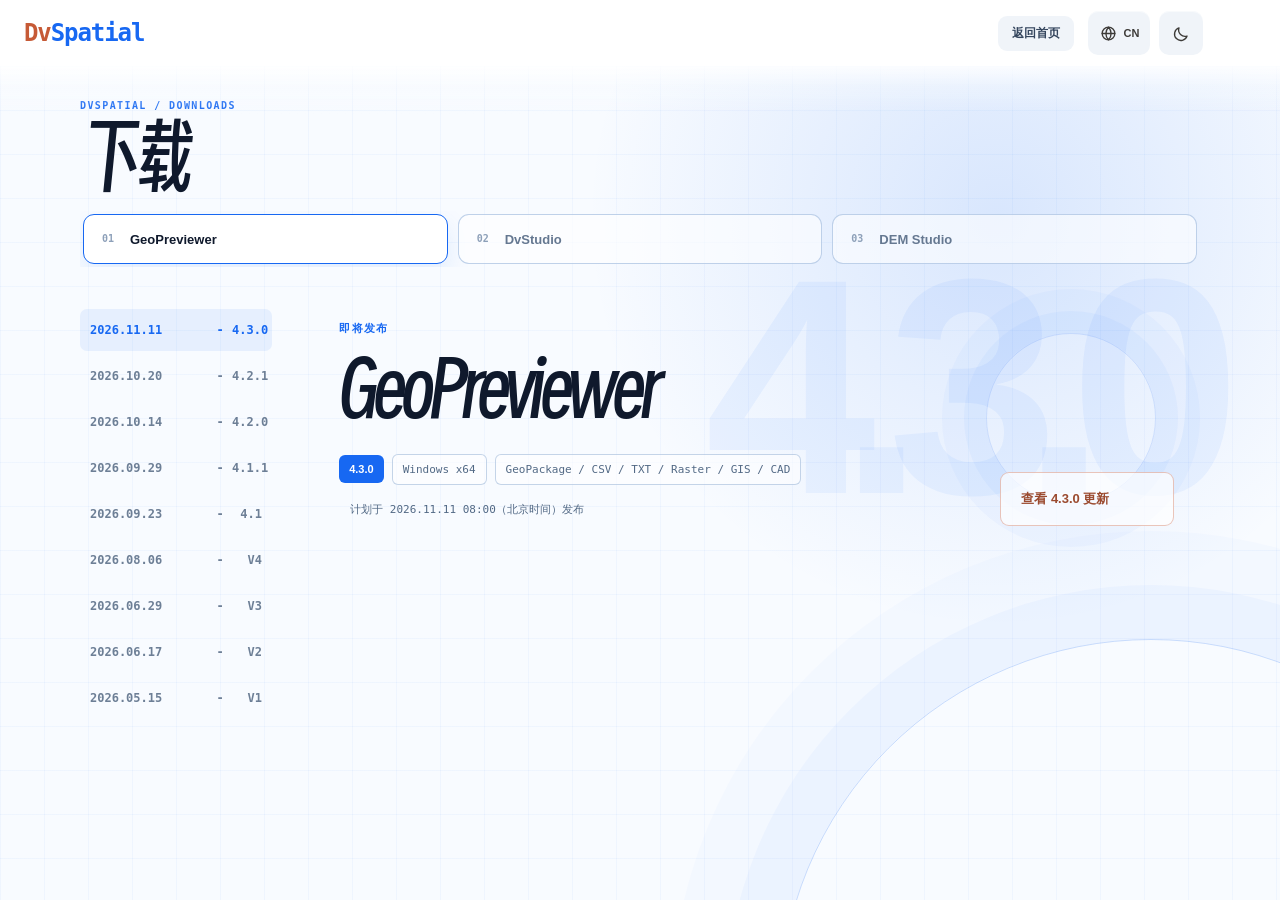
==== commit 02906408: "Publish GeoPreviewer 4.3.0 website content and scheduled release status" ====
--- a/downloads/index.html
+++ b/downloads/index.html
@@ -58,7 +58,8 @@
                  aria-labelledby="tab-gdb" data-product-panel="gdb">
           <aside class="version-rail version-rail-list-only">
             <div class="version-list" aria-label="GeoPreviewer 版本" data-aria-en="GeoPreviewer versions">
-              <button class="version-option is-active" type="button" aria-pressed="true" data-version-target="gdb-v4-2-1"><time datetime="2026-10-20">2026.10.20</time><span class="version-separator" aria-hidden="true">-</span><b>4.2.1</b></button>
+              <button class="version-option is-active" type="button" aria-pressed="true" data-version-target="gdb-v4-3-0"><time datetime="2026-11-11">2026.11.11</time><span class="version-separator" aria-hidden="true">-</span><b>4.3.0</b></button>
+<button class="version-option" type="button" aria-pressed="false" data-version-target="gdb-v4-2-1"><time datetime="2026-10-20">2026.10.20</time><span class="version-separator" aria-hidden="true">-</span><b>4.2.1</b></button>
 <button class="version-option" type="button" aria-pressed="false" data-version-target="gdb-v4-2-0"><time datetime="2026-10-14">2026.10.14</time><span class="version-separator" aria-hidden="true">-</span><b>4.2.0</b></button>
 <button class="version-option" type="button" aria-pressed="false" data-version-target="gdb-v4-1-1"><time datetime="2026-09-29">2026.09.29</time><span class="version-separator" aria-hidden="true">-</span><b>4.1.1</b></button>
 <button class="version-option" type="button" aria-pressed="false"
@@ -85,7 +86,9 @@
           </aside>
 
           <div class="release-stage">
-            <article class="release-view is-active" data-version-panel="gdb-v4-2-1">
+<article class="release-view is-active" data-version-panel="gdb-v4-3-0"><div class="release-watermark" aria-hidden="true">4.3.0</div><p data-copy-en="Coming soon">即将发布</p><h2>GeoPreviewer</h2><div class="release-meta"><strong>4.3.0</strong><span>Windows x64</span><span class="release-formats">GeoPackage / CSV / TXT / Raster / GIS / CAD</span><time datetime="2026-11-11T08:00:00+08:00" data-copy-en="Scheduled: November 11, 2026, 08:00 (UTC+8)">计划于 2026.11.11 08:00（北京时间）发布</time></div><div class="release-downloads"><a class="release-download" href="../products/gdb-previewer/changelog/?version=v4-3-0"><span class="release-download-copy"><b data-copy-en="View 4.3.0 updates">查看 4.3.0 更新</b></span></a></div></article>
+
+            <article class="release-view" data-version-panel="gdb-v4-2-1" hidden>
               <div class="release-watermark" aria-hidden="true">4.2.1</div>
               <p data-copy-en="Available release">可下载版本</p>
               <h2>GeoPreviewer</h2>
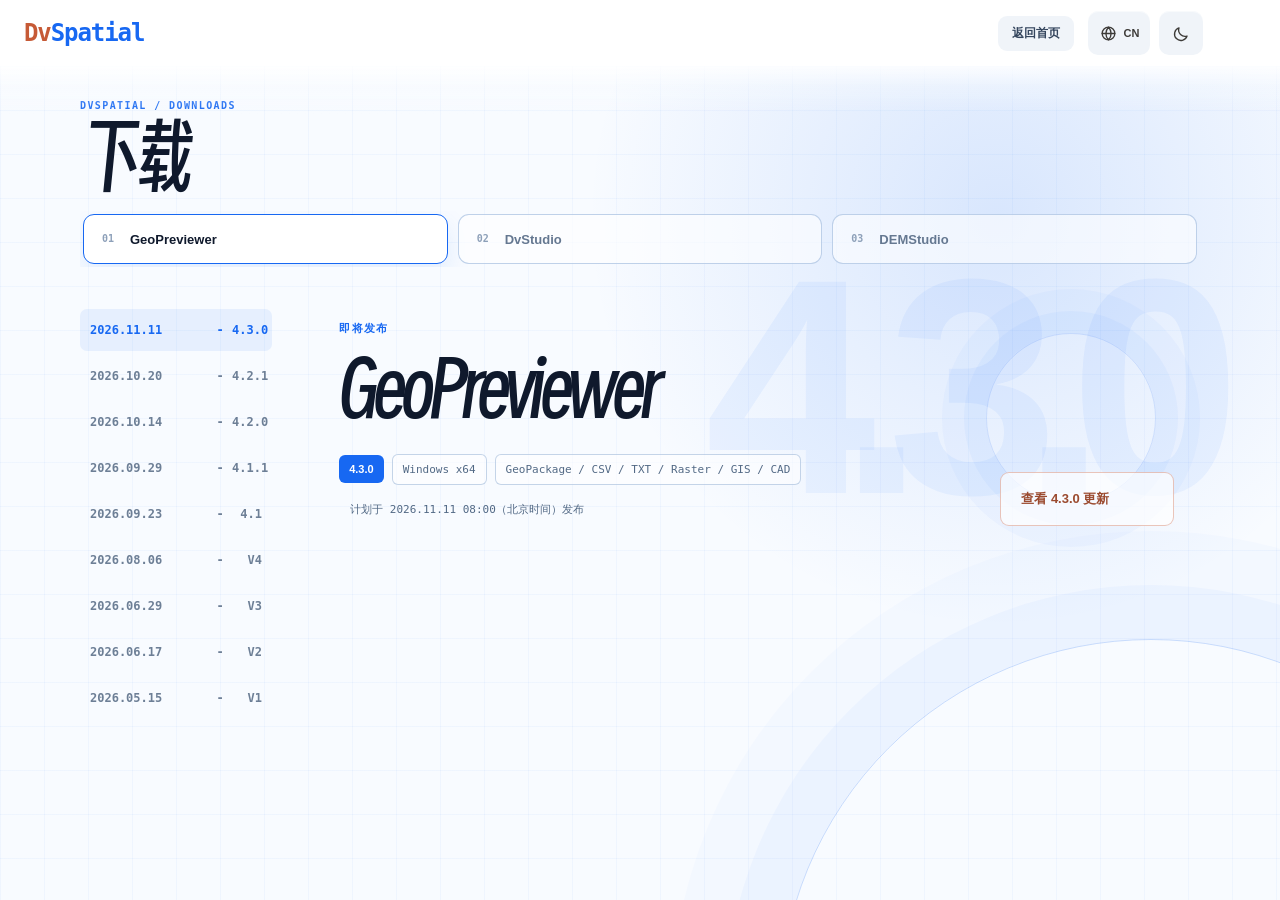
==== commit 8ba88b99: "Publish DEMStudio 0.2.0 product page and Windows downloads" ====
--- a/downloads/index.html
+++ b/downloads/index.html
@@ -11,7 +11,7 @@
   <script src="../assets/js/components/theme-boot.js?v=20260729-5"></script>
   <link rel="icon" href="../assets/images/brand/favicon.svg?v=20260728-5" type="image/svg+xml">
   <link rel="stylesheet" href="../assets/css/site.css?v=20260729-6">
-  <link rel="stylesheet" href="../assets/css/pages/downloads.css?v=20260806-1">
+  <link rel="stylesheet" href="../assets/css/pages/downloads.css?v=20261113-1">
 </head>
 <body class="download-page">
   <header class="site-header">
@@ -49,7 +49,7 @@
                 aria-selected="false" aria-controls="panel-dem-studio" tabindex="-1"
                 data-product-tab="dem-studio">
           <span>03</span>
-          <b>DEM Studio</b>
+          <b>DEMStudio</b>
         </button>
       </div>
 
@@ -348,22 +348,20 @@
           </div>
         </section>
 
-        <section class="product-panel" id="panel-dem-studio" role="tabpanel"
-                 aria-labelledby="tab-dem-studio" data-product-panel="dem-studio" hidden>
-          <aside class="version-rail version-rail-list-only">
-            <div class="version-list" aria-label="DEM Studio 版本" data-aria-en="DEM Studio versions">
-              <div class="version-empty" data-copy-en="No releases">暂无版本</div>
+        <section class="product-panel" id="panel-dem-studio" role="tabpanel" aria-labelledby="tab-dem-studio" data-product-panel="dem-studio" hidden>
+          <aside class="version-rail version-rail-list-only"><div class="version-list" aria-label="DEMStudio 版本" data-aria-en="DEMStudio versions">
+            <button class="version-option is-active" type="button" aria-pressed="true" data-version-target="dem-v0-2-0"><time datetime="2026-11-13">2026.11.13</time><span class="version-separator" aria-hidden="true">-</span><b>0.2.0</b></button>
+          </div></aside>
+          <div class="release-stage"><article class="release-view is-active" data-version-panel="dem-v0-2-0">
+            <div class="release-watermark" aria-hidden="true">0.2.0</div><p data-copy-en="Terrain rendering">地形渲染</p><h2>DEMStudio</h2>
+            <div class="release-meta"><strong>0.2.0</strong><span>Windows x64</span><span class="release-formats">PNG / TIFF · 8-bit / 16-bit</span><time datetime="2026-11-13" data-copy-en="Released 2026-11-13">2026.11.13 发布</time></div>
+            <div class="release-downloads">
+              <a class="release-download" href="./dem-studio/0.2.0/DEMStudio-0.2.0-windows-x64-setup.exe" download aria-label="下载 DEMStudio 0.2.0 安装版" data-aria-en="Download DEMStudio 0.2.0 installer"><span class="release-download-copy"><b data-copy-en="Installer">安装版</b><small>EXE · 3.98 MiB</small></span><svg viewBox="0 0 24 24" aria-hidden="true"><path d="M12 3v11m0 0 4-4m-4 4-4-4M5 18h14"></path></svg></a>
+              <a class="release-download" href="./dem-studio/0.2.0/DEMStudio-0.2.0-windows-x64-portable.zip" download aria-label="下载 DEMStudio 0.2.0 便携版" data-aria-en="Download DEMStudio 0.2.0 portable edition"><span class="release-download-copy"><b data-copy-en="Portable">便携版</b><small>ZIP · 2.76 MiB</small></span><svg viewBox="0 0 24 24" aria-hidden="true"><path d="M12 3v11m0 0 4-4m-4 4-4-4M5 18h14"></path></svg></a>
             </div>
-          </aside>
-
-          <div class="release-stage">
-            <article class="release-view unreleased-release is-active">
-              <div class="release-watermark" aria-hidden="true">DEM</div>
-              <p data-copy-en="Desktop terrain workspace">桌面地形工作区</p>
-              <h2>DEM Studio</h2>
-              <strong class="preparing-status" data-copy-en="In preparation">准备中</strong>
-            </article>
-          </div>
+            <dl class="dem-download-requirements"><div><dt data-copy-en="Runtime">运行环境</dt><dd>WebView2 · OpenGL 3.3 Compatibility Profile</dd></div></dl>
+            <nav class="dem-download-links" aria-label="DEMStudio 资源" data-aria-en="DEMStudio resources"><a href="./dem-studio/0.2.0/SHA256SUMS.txt" download data-copy-en="SHA-256 checksums">SHA-256 校验值</a><a href="./dem-studio/0.2.0/Release-notes.md" data-copy-en="Release notes">版本说明</a><a href="../products/dem-studio/" data-copy-en="Product overview">产品概览</a></nav>
+          </article></div>
         </section>
       </section>
     </div>
--- a/assets/css/pages/downloads.css
+++ b/assets/css/pages/downloads.css
@@ -3,6 +3,23 @@
   min-height: 100%;
   overflow-y: auto;
 }
+
+.dem-download-requirements,
+.dem-download-links {
+  position: relative;
+  z-index: 1;
+  grid-column: 1 / -1;
+  font-size: 12px;
+  line-height: 1.8;
+}
+.dem-download-requirements { margin: 24px 0 0; color: #657891; }
+.dem-download-requirements > div { display: flex; flex-wrap: wrap; gap: 6px 16px; }
+.dem-download-requirements dt { font-weight: 700; }
+.dem-download-requirements dd { margin: 0; }
+.dem-download-links { display: flex; flex-wrap: wrap; gap: 12px 24px; margin-top: 18px; }
+.dem-download-links a { color: var(--blue); text-underline-offset: 4px; }
+.dem-download-links a:hover { text-decoration: underline; }
+html[data-theme="dark"] .dem-download-requirements { color: #a6b5c8; }
 
 .download-back {
   padding: 9px 14px;
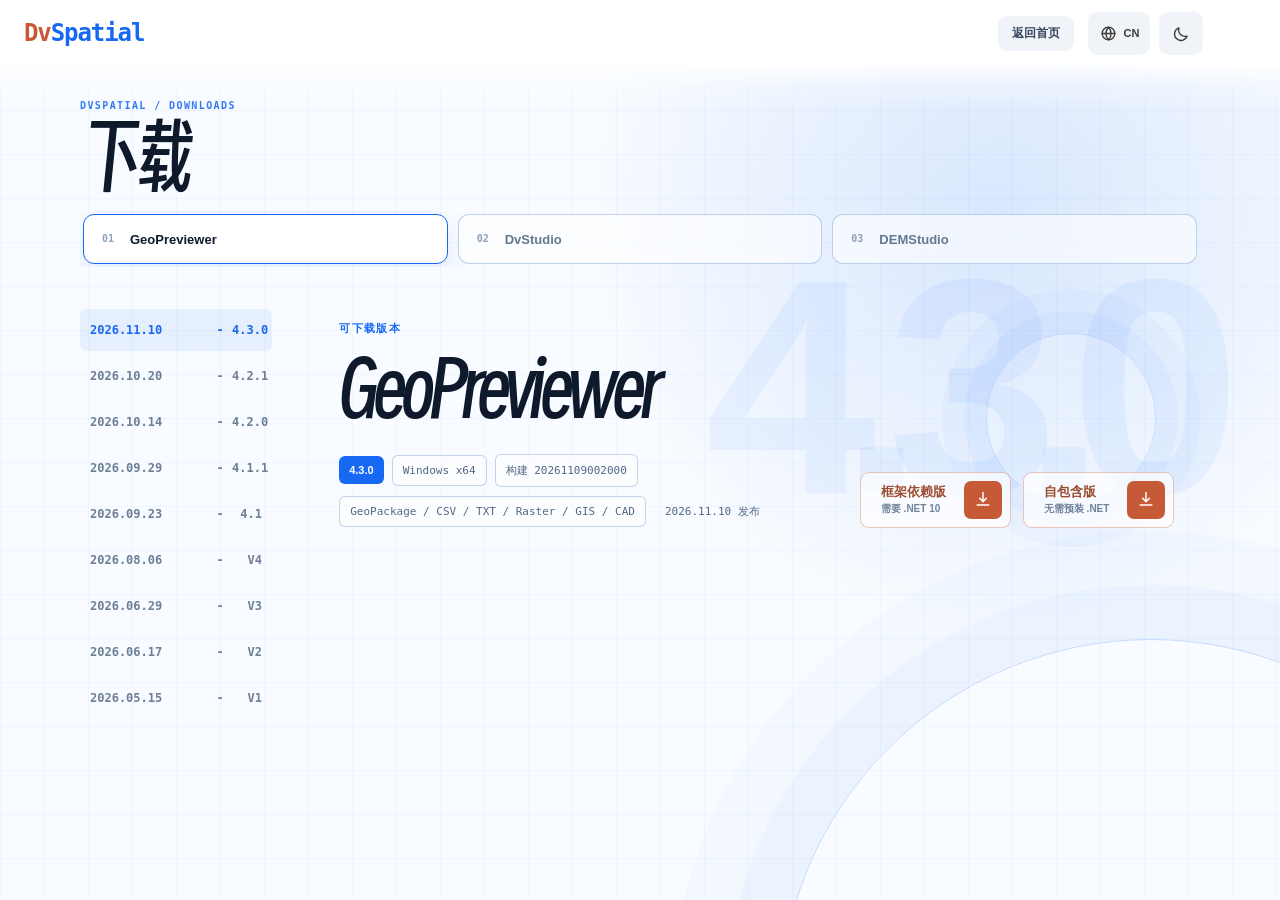
==== commit 067a9d79: "Enable GeoPreviewer 4.3.0 Windows downloads" ====
--- a/downloads/index.html
+++ b/downloads/index.html
@@ -58,7 +58,7 @@
                  aria-labelledby="tab-gdb" data-product-panel="gdb">
           <aside class="version-rail version-rail-list-only">
             <div class="version-list" aria-label="GeoPreviewer 版本" data-aria-en="GeoPreviewer versions">
-              <button class="version-option is-active" type="button" aria-pressed="true" data-version-target="gdb-v4-3-0"><time datetime="2026-11-11">2026.11.11</time><span class="version-separator" aria-hidden="true">-</span><b>4.3.0</b></button>
+              <button class="version-option is-active" type="button" aria-pressed="true" data-version-target="gdb-v4-3-0"><time datetime="2026-11-10">2026.11.10</time><span class="version-separator" aria-hidden="true">-</span><b>4.3.0</b></button>
 <button class="version-option" type="button" aria-pressed="false" data-version-target="gdb-v4-2-1"><time datetime="2026-10-20">2026.10.20</time><span class="version-separator" aria-hidden="true">-</span><b>4.2.1</b></button>
 <button class="version-option" type="button" aria-pressed="false" data-version-target="gdb-v4-2-0"><time datetime="2026-10-14">2026.10.14</time><span class="version-separator" aria-hidden="true">-</span><b>4.2.0</b></button>
 <button class="version-option" type="button" aria-pressed="false" data-version-target="gdb-v4-1-1"><time datetime="2026-09-29">2026.09.29</time><span class="version-separator" aria-hidden="true">-</span><b>4.1.1</b></button>
@@ -86,7 +86,42 @@
           </aside>
 
           <div class="release-stage">
-<article class="release-view is-active" data-version-panel="gdb-v4-3-0"><div class="release-watermark" aria-hidden="true">4.3.0</div><p data-copy-en="Coming soon">即将发布</p><h2>GeoPreviewer</h2><div class="release-meta"><strong>4.3.0</strong><span>Windows x64</span><span class="release-formats">GeoPackage / CSV / TXT / Raster / GIS / CAD</span><time datetime="2026-11-11T08:00:00+08:00" data-copy-en="Scheduled: November 11, 2026, 08:00 (UTC+8)">计划于 2026.11.11 08:00（北京时间）发布</time></div><div class="release-downloads"><a class="release-download" href="../products/gdb-previewer/changelog/?version=v4-3-0"><span class="release-download-copy"><b data-copy-en="View 4.3.0 updates">查看 4.3.0 更新</b></span></a></div></article>
+<article class="release-view is-active" data-version-panel="gdb-v4-3-0">
+              <div class="release-watermark" aria-hidden="true">4.3.0</div>
+              <p data-copy-en="Available release">可下载版本</p>
+              <h2>GeoPreviewer</h2>
+              <div class="release-meta">
+                <strong>4.3.0</strong>
+                <span>Windows x64</span>
+                <span data-copy-en="Build 20261109002000">构建 20261109002000</span>
+                <span class="release-formats">GeoPackage / CSV / TXT / Raster / GIS / CAD</span>
+                <time datetime="2026-11-10" data-copy-en="Released 2026-11-10">2026.11.10 发布</time>
+              </div>
+              <div class="release-downloads">
+                <a class="release-download" href="https://github.com/SpDDoggy/GeoPreviewer-Releases/releases/download/v4.3.0-stable.20261109002000/GeoPreviewer-4.3.0-stable.20261109002000-win-x64-framework-dependent-setup.exe"
+                   aria-label="下载 GeoPreviewer 4.3.0 框架依赖版"
+                   data-aria-en="Download GeoPreviewer 4.3.0 framework-dependent edition">
+                  <span class="release-download-copy">
+                    <b data-copy-en="Framework-dependent">框架依赖版</b>
+                    <small data-copy-en="Requires .NET 10">需要 .NET 10</small>
+                  </span>
+                  <svg viewBox="0 0 24 24" aria-hidden="true">
+                    <path d="M12 3v11m0 0 4-4m-4 4-4-4M5 18h14"></path>
+                  </svg>
+                </a>
+                <a class="release-download" href="https://github.com/SpDDoggy/GeoPreviewer-Releases/releases/download/v4.3.0-stable.20261109002000/GeoPreviewer-4.3.0-stable.20261109002000-win-x64-self-contained-setup.exe"
+                   aria-label="下载 GeoPreviewer 4.3.0 自包含版"
+                   data-aria-en="Download GeoPreviewer 4.3.0 self-contained edition">
+                  <span class="release-download-copy">
+                    <b data-copy-en="Self-contained">自包含版</b>
+                    <small data-copy-en="No .NET required">无需预装 .NET</small>
+                  </span>
+                  <svg viewBox="0 0 24 24" aria-hidden="true">
+                    <path d="M12 3v11m0 0 4-4m-4 4-4-4M5 18h14"></path>
+                  </svg>
+                </a>
+              </div>
+            </article>
 
             <article class="release-view" data-version-panel="gdb-v4-2-1" hidden>
               <div class="release-watermark" aria-hidden="true">4.2.1</div>
